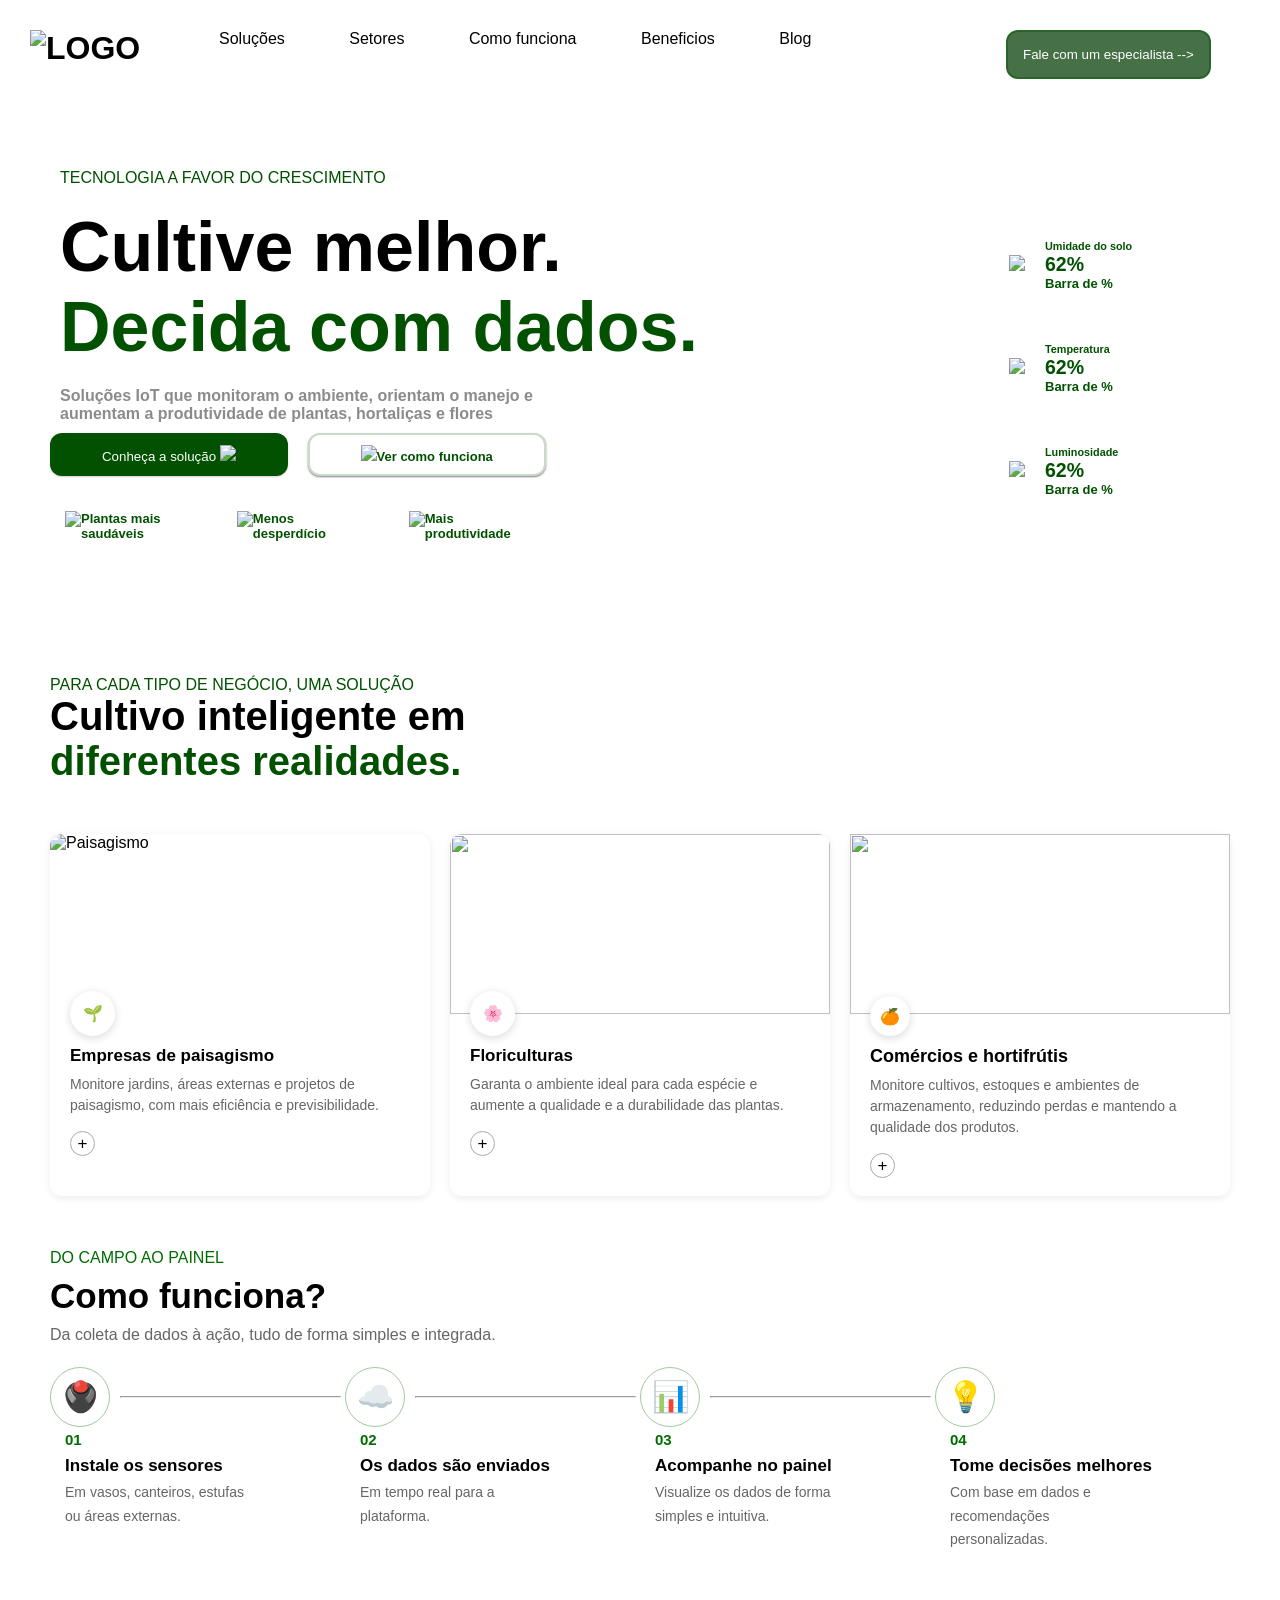
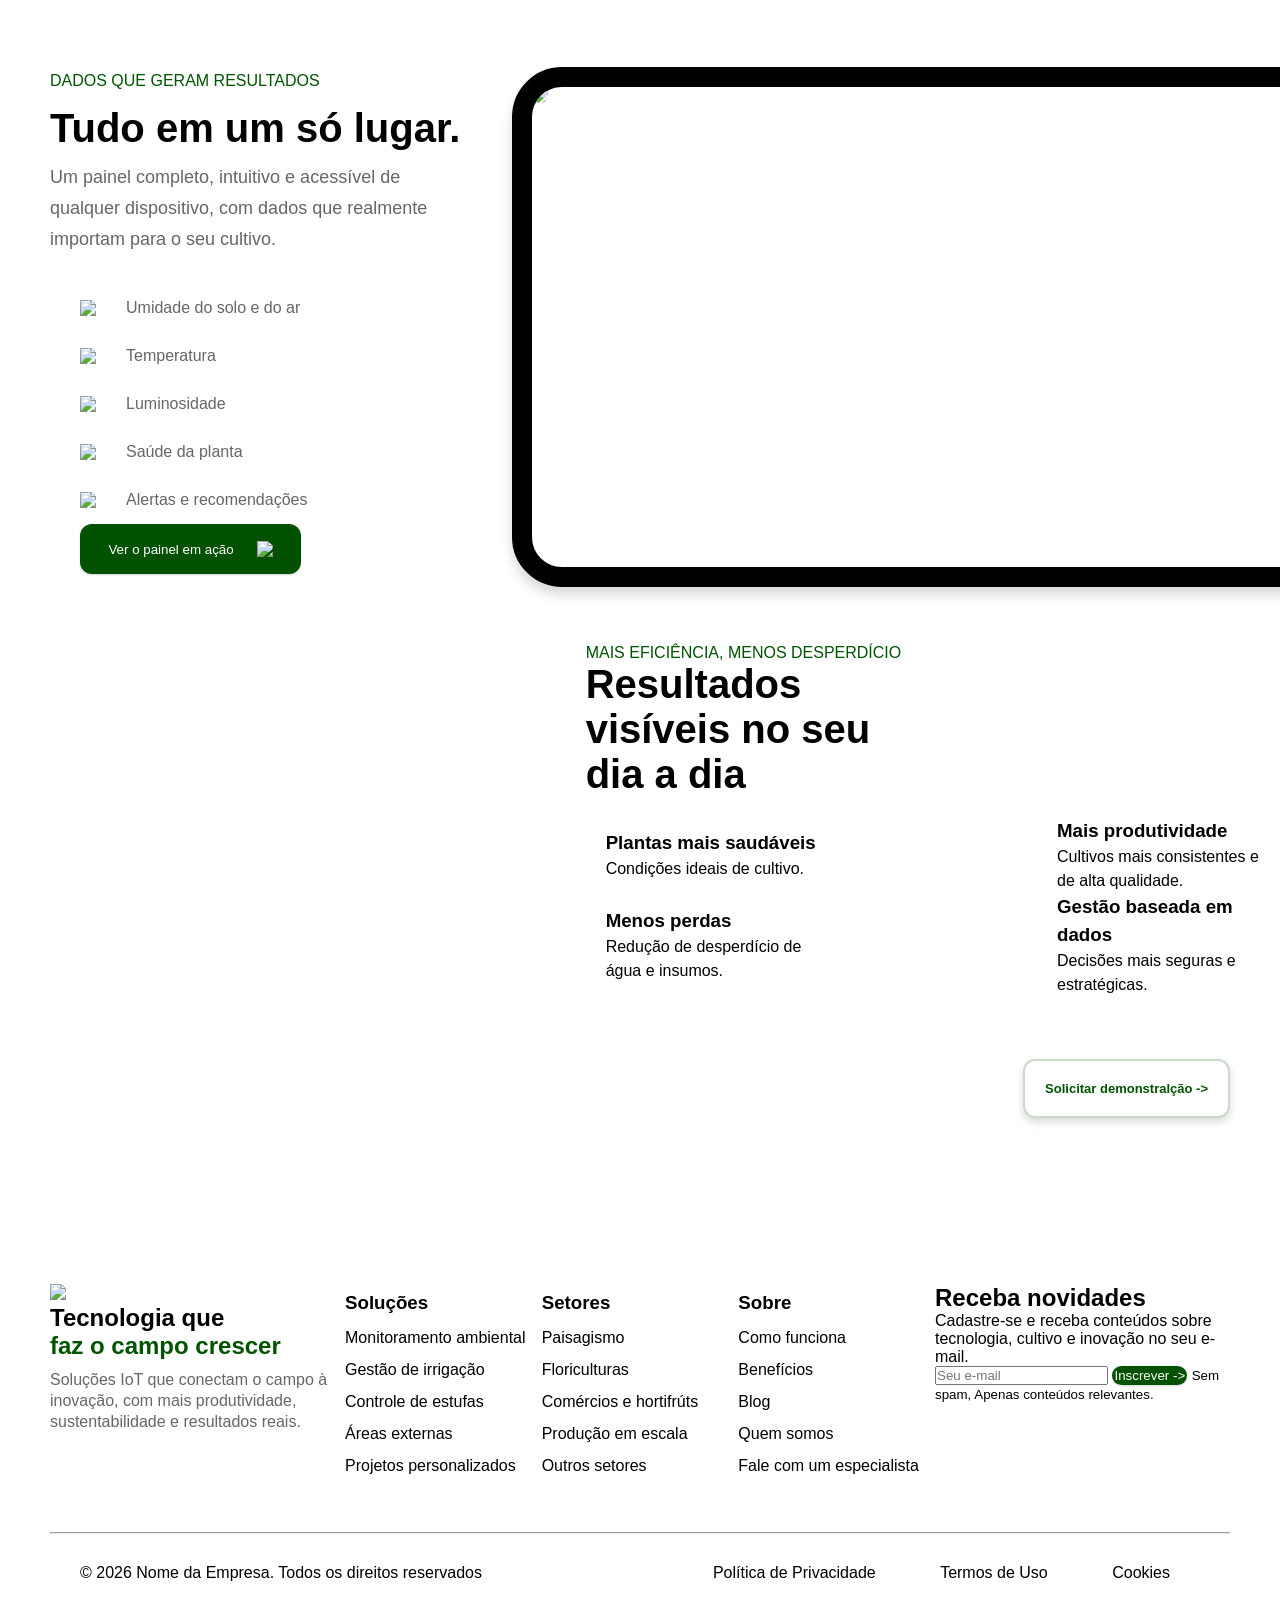
==== index.html @ 8a8d4441 "Adicionei os arquivos necessários para compartilhar o site Pasta com imagens para o site" ====
<!DOCTYPE html>
<html lang="pt-br">

<head>
    <meta charset="UTF-8">
    <meta name="viewport" content="width=device-width, initial-scale=1.0">
    <title>Projeto IoT</title>
    <link rel="stylesheet" href="style.css">
    <script src="script.js" defer></script>
</head>

<body>

    <!-- BANNER PRINCIPAL -->

    <div class="hero">

        <!-- HEADER -->

        <header id="cabecalho" class="display space-between padding-30">

            <div class="display justify-start" id="logonav">
                <img src="#">
                <h1>LOGO</h1>



                <nav>
                    <a class="padding-30" href="#">Soluções</a>
                    <a class="padding-30" href="#">Setores</a>
                    <a class="padding-30" href="#">Como funciona</a>
                    <a class="padding-30" href="#">Beneficios</a>
                    <a class="padding-30" href="#">Blog</a>
                </nav>
            </div>

            <div>
                <button>Fale com um especialista --></button>
            </div>

        </header>
        <!-- LINHA 1 -->
        <main class="conteiner">

            <div class="display justify-between">

                <!-- SECTION 1 LADO ESQUERDO -->

                <section id="secLadoEsquerdo">
                    <div>
                        <p class="padding-10 width-50">TECNOLOGIA A FAVOR DO CRESCIMENTO</p>
                        <h2 class="padding-10">Cultive melhor.<br><span>Decida com dados.</span></h2>
                        <small class="display padding-10 width-70">Soluções IoT que monitoram o ambiente, orientam o
                            manejo e aumentam a produtividade de plantas, hortaliças e flores</small>

                        <div class="marginblock-30 width-70  display gap-20">
                            <button class="padding-10 button-green width-50 ">Conheça a solução <img src="#"></button>

                            <button class="padding-10 button-white width-50"><img src="#">Ver como funciona</button>
                        </div>

                        <div class="display width-70 marginblock-20  gap-20">

                            <p class="paddinginline-30 padding-10 display width-50 fundo-white"><img src="#">Plantas
                                mais saudáveis</p>
                            <p class="paddinginline-30 padding-10 display width-50 fundo-white"><img src="#">Menos
                                desperdício</p>
                            <p class="paddinginline-30 padding-10 display width-50 fundo-white"><img src="#">Mais
                                produtividade</p>

                        </div>

                    </div>

                </section>
                <!-- SECTION 1 LADO DIREITO -->

                <section id="secLadoDireito" class="display items-center justify-end">

                    <div class="width-50 ">

                        <div class="display items-center fundo-white gap-20 marginblock-20">

                            <div class="">
                                <img class="" src="#">
                            </div>

                            <div>
                                <small>Umidade do solo</small>
                                <h2>62%</h2>
                                <p>Barra de %</p>
                            </div>
                        </div>

                        <div class="display items-center fundo-white gap-20 marginblock-20">

                            <div class="">
                                <img src="#">
                            </div>

                            <div>
                                <small>Temperatura</small>
                                <h2>62%</h2>
                                <p>Barra de %</p>
                            </div>
                        </div>

                        <div class="display items-center fundo-white gap-20 marginblock-20">

                            <div class="">
                                <img src="#">
                            </div>

                            <div>
                                <small>Luminosidade</small>
                                <h2>62%</h2>
                                <p>Barra de %</p>
                            </div>
                        </div>
                </section>
            </div>
    </div>

    <!-- LINHA 2 -->

    <section id="linha2">

        <div class="conteiner setores-cabecalho">

            <span>PARA CADA TIPO DE NEGÓCIO, UMA SOLUÇÃO</span>
            <h2>Cultivo inteligente em <span>diferentes realidades.</span></h2>


        </div>

        <section class=" conteiner-card-setores  width-70 gap-20 conteiner display justify-between">


            <div class="card-paisagismo">

                <div class="card-paisagismo-imagem">
                    <img src="assets_site_iot_separados/03_paisagismo.png" alt="Paisagismo">

                    <div class="card-paisagismo-icone">🌱</div>
                </div>

                <div class="card-paisagismo-conteudo">

                    <h3>Empresas de paisagismo</h3>

                    <p>
                        Monitore jardins, áreas externas e projetos
                        de paisagismo, com mais eficiência
                        e previsibilidade.
                    </p>

                    <button>+</button>

                </div>

            </div>

            <div class="card-floricultura">

                <div class="card-floricultura-imagem">
                    <img src="assets_site_iot_separados/04_floricultura.png">

                    <div class="card-floricultura-icone">🌸</div>
                </div>
                <div class="card-floricultura-conteudo">
                    <h3>Floriculturas</h3>
                    <p>Garanta o ambiente ideal para cada espécie e aumente a qualidade e a durabilidade das plantas.
                    </p>
                    <button>+</button>

                </div>

            </div>

            <div class="card-hortifruti">
                <div class="card-hortifruti-imagem">
                    <img src="assets_site_iot_separados/05_hortifruti.png">
                    <div class="card-hortifruti-icone">🍊</div>
                </div>
                <div class="card-hortifruti-conteudo">
                    <h3>Comércios e hortifrútis</h3>
                    <p>Monitore cultivos, estoques e ambientes de armazenamento, reduzindo perdas e mantendo a qualidade
                        dos produtos.</p>
                    <button>+</button>
                </div>

            </div>

        </section>
    </section>

    <!-- LINHA 3 -->

    <section class="conteiner" id="linha3">

        <div class="height-1 apresentacao-cabecalho">
            <p>DO CAMPO AO PAINEL</p>
            <h2>Como funciona?</h2>
            <small>Da coleta de dados à ação, tudo de forma simples e integrada.</small>
        </div>

    <section class= "display">
            <div class="card-apresentacao-sensores">               
                <div class="display gap-10 flex-nowrap items-center">
                <div class="card-apresentacao-sensores-icone">🖲️</div>
                <div class=" card-line"><hr></div>
            </div>

            <div class="card-apresentacao-sensores-conteudo">
                <h4>01</h4>
                <h3>Instale os sensores</h3>
                <p>Em vasos, canteiros, estufas ou áreas externas.</p>
            </div>
        </div>
    
            <div class="card-apresentacao-dados">
                
                <div class="display gap-10 flex-nowrap items-center">
                <div class="card-apresentacao-dados-icone">☁️</div>
                <div class=" card-line"><hr></div>
            </div>

            <div class="card-apresentacao-dados-conteudo">
                <h4>02</h4>
                <h3>Os dados são enviados</h3>
                <p>Em tempo real para a plataforma.</p>
            </div>
        </div>
    
            <div class="card-apresentacao-painel">
                
                <div class="display gap-10 flex-nowrap items-center">
                <div class="card-apresentacao-painel-icone">📊</div>
                <div class=" card-line"><hr></div>
            </div>

            <div class="card-apresentacao-painel-conteudo">
                <h4>03</h4>
                <h3>Acompanhe no painel</h3>
                <p>Visualize os dados de forma simples e intuitiva.</p>
            </div>
        </div>
    
            <div class="card-apresentacao-decisoes">
                
                <div class="display gap-10 flex-nowrap items-center">
                <div class="card-apresentacao-decisoes-icone">💡</div>
            </div>

            <div class="card-apresentacao-decisoes-conteudo">
                <h4>04</h4>
                <h3>Tome decisões melhores</h3>
                <p>Com base em dados e recomendações personalizadas.</p>
            </div>
       
        </div>

    </section>

    </section>

    <!-- LINHA 4 -->
    <section id="linha4" class="display conteiner">
        
        <div class="linha4Esquerdo">

            <div class="dashboard-cabecalho">
                <p>DADOS QUE GERAM RESULTADOS</p>
                <h2>Tudo em um só lugar.</h2>
                <div>
                <small>Um painel completo, intuitivo e acessível de qualquer dispositivo, com dados que realmente importam para o seu cultivo.</small>
                </div>
            </div>

            <div class="dashboard-conteudo">
                
                <div class="items-center display dashboard-conteudo-geral">
                    <img src="#">
                    <p>Umidade do solo e do ar</p>
                </div>

                <div class="items-center display dashboard-conteudo-geral">
                    <img src="#">
                    <p>Temperatura</p>
                </div>

                <div class="items-center display dashboard-conteudo-geral">
                    <img src="#">
                    <p>Luminosidade</p>
                </div>

                <div class="items-center display dashboard-conteudo-geral">
                    <img src="#">
                    <p>Saúde da planta</p>
                </div>

                <div class="items-center display dashboard-conteudo-geral">
                    <img src="#">
                    <p>Alertas e recomendações</p>
                </div>

                <button class="button-green">Ver o painel em ação <img src="#"></button>        

            </div>
        
        </div>

        <div class="linha4Direito">
        <img src="assets_site_iot_separados/Imagem do ChatGPT 27 de set. de 2026, 03_52_59.png">
        </div>
        
    
    </section>

    <!-- LINHA 5 -->
     <section class="display " id="linha5">

        <div class=" banner-resultado  "></div>

        <div>
            <div class="  resultado-cabecalho">
                <p>MAIS EFICIÊNCIA, MENOS DESPERDÍCIO</p>
                <h2>Resultados visíveis no seu dia a dia </h2>
            </div>
            
            
            <div id="corpo-resultado-geral" class=" display flex-wrap">

            <div class="resultado-conteudo-geral ">
                
            <div></div>
            <div>
                <h3>Plantas mais saudáveis</h3>
                <p>Condições ideais de cultivo.</p>
            </div>
        </div>
            <div class="resultado-conteudo-geral ">
            <div></div>
            <div>
                <h3>Mais produtividade</h3>
                <p>Cultivos mais consistentes e de alta qualidade.</p>
            </div>
        </div>

            <div class="resultado-conteudo-geral ">
            <div></div>
            <div>
                <h3>Menos perdas</h3>
                <p>Redução de desperdício de água e insumos.</p>
            </div>
        </div>

            <div class="resultado-conteudo-geral ">
            <div></div>
            <div>
                <h3>Gestão baseada em dados</h3>
                <p>Decisões mais seguras e estratégicas.</p>
            </div>
        </div>
    </div>
        
     </section>

     <!-- LINHA 6 -->
     <section id="linha6" class="conteiner">
        <div class="solicitar-demonstracao">
            <div>
            <h2>Vamos transformar <span>o seu cultivo?</span></h2>
            <p>Fale com um especialista e descubra como a tecnologia pode ajudar a sua empresa.</p>
        </div>

        <div class="display justify-center items-center "><button class="button-white">Solicitar demonstralção -></button></div>
        </div>
     </section>

    </main>

    <footer class="">
        <section class="conteiner">
            <div id="rodape-start" class="display">
                <div class="redes-rodape">
                    <img src="#">
                    <h2>Tecnologia que<br><span>faz o campo crescer</span></h2> 
                    <p>Soluções IoT que conectam o campo à inovação, com mais produtividade, sustentabilidade e resultados reais.</p>
                </div>

                <div class="solucoes-rodape">
                    <h3>Soluções</h3>
                    <p>Monitoramento ambiental</p>
                    <p>Gestão de irrigação</p>
                    <p>Controle de estufas</p>
                    <p>Áreas externas</p>
                    <p>Projetos personalizados</p>
                </div>

                <div class="setores-rodape">
                    <h3>Setores</h3>
                    <p>Paisagismo</p>
                    <p>Floriculturas</p>
                    <p>Comércios e hortifrúts</p>
                    <p>Produção em escala</p>
                    <p>Outros setores</p>
                </div>

                <div class="sobre-rodape">
                    <h3>Sobre</h3>
                    <a href="#">Como funciona</a>
                    <a href="#">Benefícios</a>
                    <a href="#">Blog</a>
                    <a href="#">Quem somos</a>
                    <a href="#">Fale com um especialista</a>
                </div>

                <div class="novidade-rodape">
                    <div class="novidades-cabecalho-rodape">
                        <h2>Receba novidades</h2>
                        <p>Cadastre-se e receba conteúdos sobre tecnologia, cultivo e inovação no seu e-mail.</p>
                    </div>
                    <div class="novidades-campo-rodape">
                        <label id="mail"></label>
                        <input type="e-mail" id="mail" placeholder="Seu e-mail" requered>
                        <button class="button-green">Inscrever -></button>
                        <small>Sem spam, Apenas conteúdos relevantes.</small>
                    </div>
                </div>
            </div>
            <hr>
    
            <div class="display justify-between">
              
                <div class="rodape-bottom">
                    <p class="padding-30">© 2026 Nome da Empresa. Todos os direitos reservados</p>
                </div>

                <div class="padding-30">
                    <a class="padding-30" href="#">Política de Privacidade</a>
                    <a class="padding-30" href="#">Termos de Uso</a>
                    <a class="padding-30" href="#">Cookies</a>

                </div>
            </div>
        </section>

    </footer>

</body>

</html>
---- style.css ----
/* CONFIGURAÇÕES GERAIS */

*{
    margin:0;
    box-sizing: border-box;
    padding:0;
}

html{
    scroll-behavior: smooth;
}

body{
    font-family: Arial, Helvetica, sans-serif;
    min-height:100hv;
    overflow-x: clip;
}

.conteiner{
    width:100%;
    max-width:1330px; 
    margin: 0 auto;
    padding:50px;
}

img{
    max-width: 100%;
    height: auto;
}

a{
    text-decoration: none;
    color:inherit;
}

button{cursor:pointer;}

@media (max-width: 768px){
    main{padding:20px;}
}


                /* POSICIONAMENTO */

.display{
    display:flex;
}

.height-1{
    line-height: 1.5;
}

.flex-nowrap{
    flex-wrap: nowrap;
}

.justify-end{
    justify-content: end;
}

.justify-between{
    justify-content: space-between;
}

.justify-start{
    justify-content: start;
}

.items-center{
    align-items: center;
}

.flex-wrap{
    flex-wrap: wrap;
}

.flex-column{
    flex-direction: column;
}

.gap-20{
    gap: 20px;
}
.gap-10{
    gap: 10px;
}

.padding-10{
    padding:10px;
}
.padding-30{
    padding:30px;
}

.paddinginline-30{
    padding-inline: 30px;
}

.width-50{
    width:50%;
}
.width-70{
    width:70%;
}

.marginblock-20{
    margin-block:20px;
}

.width-33{
    width:33%;
}

.width-40{
    width:40%;
}


                    /* ESTILIZAÇÃO GERAL */
.button-green{
    background-color:#015101;
    color:white;
    border-radius:12px;
    border:2px solid #01510135;
    text-align: center;
    box-shadow: 0px 1px 2px 0px rgba(128, 128, 128, 0.352);
}
.button-white{
    background-color:white;
    color:#015101;
    border-radius:12px;
    border:2px solid #01510135;
    box-shadow: 0px 1px 2px 0px grey;
    font-weight: 600;
    font-size:13px;
}
.fundo-white{
    background-color:rgba(255, 255, 255, 0.919);
    color:#015101;
    border-radius:12px;
    font-weight: 600;
    font-size:13px;
    padding:15px;
  
}

.hero{

    background-image: linear-gradient( to right,white 40%,transparent 70%), url("assets_site_iot_separados/Imagem\ do\ ChatGPT\ 25\ de\ set.\ de\ 2026\,\ 05_03_45.png");
    background-size:cover;
    background-position: center;
    
}

.border{
    border:5px solid black;
}


                      /* CABECALHO */

#cabecalho a{
    color:black;
    text-decoration: none;
}
#cabecalho a:hover{
    padding:29px;
    color:green;
}

#cabecalho button{
    padding:15px;
    border-radius:12px;
    border: 2px solid rgba(0, 84, 0, 0.403);
    color:white;
    background-color: rgba(0, 60, 0, 0.725);
}

#logonav {
    width:80%;
}

#logonav nav{
    margin-inline:5%;
}



                 /*SECTION 1 LINHA 1*/

#secLadoEsquerdo{
    width:60%;
}
#secLadoEsquerdo h2{
    font-size:70px;
}

#secLadoEsquerdo span, #secLadoEsquerdo p{
    color:#015101;
}

#secLadoEsquerdo small{
    color:rgba(128, 128, 128, 0.912);
    font-size:16px;
    font-weight: 600;
}



                    /* SECTION 2 LINHA 1 */

#secLadoDireito{
        width:40%;
    
}

                    /* SETORES */
.setores-cabecalho.{
    padding-bottom:20px;
}

.setores-cabecalho p{
    color:#006e00;
}

.setores-cabecalho h2{
    font-size:40px; 
    width:50%;
  
}

.setores-cabecalho span{
    color:#015101;
}
                    /* CARD PAISAGISMO */

.conteiner-card-setores{
    width:100%;
    padding-block: 0;
}

.card-paisagismo {
    width:  100%;
    height:auto;
    background-color: white;
    border-radius: 12px;
    overflow: hidden;
    box-shadow: 0 2px 8px rgba(0, 0, 0, 0.08);
}

.card-paisagismo-imagem {
    height: 180px;
    position: relative;
}

.card-paisagismo-imagem img {
    width: 100%;
    height: 100%;
    object-fit: cover;
    border-radius: 0;
}

.card-paisagismo-icone {
    position: absolute;
    bottom: -22px;
    left: 20px;

    width: 45px;
    height: 45px;

    display: flex;
    align-items: center;
    justify-content: center;

    background-color: white;
    border-radius: 50%;
    box-shadow: 0 2px 8px #00000026;
}

.card-paisagismo-conteudo {
    padding: 32px 20px 18px;
}

.card-paisagismo-conteudo h3 {
    font-size: 17px;
    margin-bottom: 8px;
}

.card-paisagismo-conteudo p {
    font-size: 14px;
    line-height: 1.5;
    color: #666;
    margin-bottom: 15px;
}

.card-paisagismo-conteudo button {
    width: 25px;
    height: 25px;
    border: 1px solid #aaa;
    border-radius: 50%;
    background-color: white;
    font-size: 17px;
}

                /* CARD FLORICULTURA */

.card-floricultura {
    width:  100%;
    height:auto;
    background-color: white;
    border-radius: 12px;
    overflow: hidden;
    box-shadow: 0 2px 8px #00000014;
}

.card-floricultura-imagem {
    height: 180px;
    position: relative;
}

.card-floricultura-imagem img {
    width: 100%;
    height: 100%;
    object-fit: cover;
    border-radius: 0;
}

.card-floricultura-icone {
    position: absolute;
    bottom: -22px;
    left: 20px;

    width: 45px;
    height: 45px;

    display: flex;
    align-items: center;
    justify-content: center;

    background-color: white;
    border-radius: 50%;
    box-shadow: 0 2px 8px #00000026;
}

.card-floricultura-conteudo {
    padding: 32px 20px 18px;
}

.card-floricultura-conteudo h3 {
    font-size: 17px;
    margin-bottom: 8px;
}

.card-floricultura-conteudo p {
    font-size: 14px;
    line-height: 1.5;
    color: #666;
    margin-bottom: 15px;
}

.card-floricultura-conteudo button {
    width: 25px;
    height: 25px;
    border: 1px solid #aaa;
    border-radius: 50%;
    background-color: white;
    font-size: 17px;
}

                /* CARD HORTIFRUTI */

.card-hortifruti{
    width: 100%;
    height:auto;
    background-color: white;
    border-radius:12px;
    box-shadow: 0 2px 8px #00000014;
}

.card-hortifruti-imagem{
    height:180px;
    position:relative;
}

.card-hortifruti-imagem img{
    width:100%;
    height:100%;
    object-fit: cover;
}

.card-hortifruti-icone{
    position:absolute;
    bottom:-22px;
    left:20px;
    display: flex;
    align-items: center;
    justify-content: center;
    width:40px;
    height: 40px;
    background-color:white;
    border-radius:50%;
    box-shadow: 0 2px 8px #00000026;
}

.card-hortifruti-conteudo{

    padding:32px 20px 18px;
}

.card-hortifruti-conteudo h3{ 
    font-size:18px;
    margin-bottom:8px;
}

.card-hortifruti-conteudo p{
    font-size:14px;
    line-height: 1.5;
    color:#666;
    margin-bottom:15px;
}

.card-hortifruti-conteudo button{
   width: 25px;
    height: 25px;
    border: 1px solid #aaa;
    border-radius: 50%;
    background-color: white;
    font-size: 17px;
}

                    /* LINHA 3 */

                    /* APRESENTAÇÃO CABECALHO */

.apresentacao-cabecalho.{
    padding-bottom:20px;
}

.apresentacao-cabecalho p{
    color:#006e00;
}

.apresentacao-cabecalho h2{
    font-size:35px; 
    width:50%;
  
}

.apresentacao-cabecalho small{
    color:#666;
    font-size:16px;
}

                    /* CARD SENSORES */
                    
.card-apresentacao-sensores{
    width:320px;
    height: auto;
    margin-top: 20px;
}

.card-apresentacao-sensores-icone{
    font-size:30px;
    width:60px;
    height:60px;

    display:flex;
    align-items: center;
    justify-content: center;

    border-radius:50%;
    border:1px solid #006e005e;
    }

.card-line{
        width:75%;
}

.card-apresentacao-sensores-conteudo{
    line-height: 1.7;
    margin-left:15px;
}


.card-apresentacao-sensores-conteudo h4{
    font-size: 15px;
    color:#006e00
}

.card-apresentacao-sensores-conteudo h3{
    font-size:17px;
}
.card-apresentacao-sensores-conteudo p{
    font-size:14px;
    color:#666;
    margin-bottom:15px;
    width:70%;
}

                    /* CARD DADOS */

.card-apresentacao-dados{
    width:320px;
    height: auto;
    margin-top: 20px;
}

.card-apresentacao-dados-icone{
    font-size:30px;
    width:60px;
    height:60px;

    display:flex;
    align-items: center;
    justify-content: center;

    border-radius:50%;
    border:1px solid #006e005e;
    }

.card-line{
        width:75%;
}

.card-apresentacao-dados-conteudo{
    line-height: 1.7;
    margin-left:15px;

}

.card-apresentacao-dados-conteudo h4{
    font-size: 15px;
    color:#006e00
}

.card-apresentacao-dados-conteudo h3{
    font-size:17px;
}
.card-apresentacao-dados-conteudo p{
    font-size:14px;
    color:#666;
    margin-bottom:15px;
    width:70%;
}

                    /* CARD PAINEL */

.card-apresentacao-painel{
    width:320px;
    height: auto;
    margin-top: 20px;
}

.card-apresentacao-painel-icone{
    font-size:30px;
    width:60px;
    height:60px;

    display:flex;
    align-items: center;
    justify-content: center;

    border-radius:50%;
    border:1px solid #006e005e;
    }

.card-line{
        width:75%;
}

.card-apresentacao-painel-conteudo{
    line-height: 1.7;
    margin-left:15px;

}

.card-apresentacao-painel-conteudo h4{
    font-size: 15px;
    color:#006e00
}

.card-apresentacao-painel-conteudo h3{
    font-size:17px;
}
.card-apresentacao-painel-conteudo p{
    font-size:14px;
    color:#666;
    margin-bottom:15px;
    width:70%;
}

                    /* CARD DECISÕES */

.card-apresentacao-decisoes{
    width:320px;
    height: auto;
    margin-top: 20px;
}

.card-apresentacao-decisoes-icone{
    font-size:30px;
    width:60px;
    height:60px;

    display:flex;
    align-items: center;
    justify-content: center;

    border-radius:50%;
    border:1px solid #006e005e;
    }

.card-line{
        width:75%;
}

.card-apresentacao-decisoes-conteudo{
    line-height: 1.7;
    margin-left:15px;

}

.card-apresentacao-decisoes-conteudo h4{
    font-size: 15px;
    color:#006e00
}

.card-apresentacao-decisoes-conteudo h3{
    font-size:17px;
}
.card-apresentacao-decisoes-conteudo p{
    font-size:14px;
    color:#666;
    margin-bottom:15px;
    width:70%;
}

                    /* LINHA 4 */
#linha4{
    position:relative;
}

                    /* LINHA 4 ESQUERDO */

.linha4Esquerdo{
    width:40%;
    line-height: 1.7;
}

                    /* DASHBOARD CABEÇALHO */

.dashboard-cabecalho{
    line-height: 1.7;
    margin-bottom:30px;
}
.dashboard-cabecalho p{     
    color:#005400;
}

.dashboard-cabecalho h2{
    font-size:40px;
}

.dashboard-cabecalho small, .dashboard-cabecalho div{
    color:#666;
    font-size:18px;
    width:89%;
}

                    /* DASHBOARD UMIDADE */

.dashboard-conteudo{
    line-height: 3.0;
    margin-left:30px;
}

.dashboard-conteudo-geral p{
    margin:0;
    color:#666;
    margin-left:30px;
}

.dashboard-conteudo button{
    padding:15px;
    width:50%;
    display: flex;
    align-items: center;
    justify-content: space-around;
}

                    /*LINHA 4 DIREITO  */



.linha4Direito{
   border:20px solid;
   border-radius:50px;
   width:80%;
   height:520px;
   left:40%;
   position: absolute;
   overflow: hidden;
   box-shadow: 0 8px 12px #00000026;
  
   
}

.linha4Direito img{
    flex:auto;
    border-radius:50px;
}

                    /* LINHA 5 */

.banner-resultado{
    width: 80%;
}

.resultado-cabecalho{
    margin-block:20px;
}

.resultado-cabecalho p{
    color:#005400;
}

.resultado-cabecalho h2{
    font-size:40px;
    width:50%;
}

.resultado-conteudo-geral{
    width:35%;
    display:flex;
    align-items: center;
    justify-content:start;
    gap:20px;
    line-height:1.5;  
    padding:  
}


#linha5{

    background-image: linear-gradient( to left,white 50%,transparent 70%), url("assets_site_iot_separados/Imagem\ do\ ChatGPT\ 27\ de\ set.\ de\ 2026\,\ 07_54_12.png");
    background-size:cover;
    background-position: center;
    height:320px;
    
    
}
#linha5Direito{
    width:60%;
    padding:30px;
}

#corpo-resultado-geral{
    justify-content: space-between;
}

                    /*SOLICITAR DEMONSTRAÇÃO*/

.solicitar-demonstracao{
    display:flex;
    justify-content: space-between;
    line-height:1.5;
}

#linha6{
    margin-top:20px;
    border-radius:20px;
    background-image: url(assets_site_iot_separados/Imagem\ do\ ChatGPT\ 27\ de\ set.\ de\ 2026\,\ 08_04_17.png);
    background-position: start;
    height:220px;
}

.solicitar-demonstracao h2{
    font-size:26px;
    color:white;
    width:40%;
    margin-bottom:20px;
}

.solicitar-demonstracao span{
    font-weight: 900;
}

.solicitar-demonstracao p {
    font-size:17px;
    width:70%;
    color:white;
}

.solicitar-demonstracao button{
    padding:20px;
    box-shadow: 0 4px 8px #00000026;
}

                    /* FOOTER */

footer {
    background-image: linear-gradient(to left, white 40%, transparent 70%), url(assets_site_iot_separados/Imagem\ do\ ChatGPT\ 27\ de\ set.\ de\ 2026\,\ 15_47_15.png);
    margin-top:50px;
    background-size: 100%;
}



.redes-rodape{
    flex:1.5;
}

.redes-rodape h2{
    color:#000000;
    margin-bottom:10px;
}   
.redes-rodape span{
    color:#005400;
}

.redes-rodape p{
    font-size:x;
    color:#666;
    line-height: 1.3;
}

                    /* SOLUÇÕES RODAPE */

.solucoes-rodape{
    line-height:2.0;
    flex:1;
    
}
                    /* SETORES RODAPE */

.setores-rodape{
    line-height:2.0;
   flex:1;
    
}
                    /* SOBRE RODAPE */

.sobre-rodape{
    line-height:2.0;
    display:flex;
    flex-direction: column;
    flex:1;
}

.novidade-rodape{
    flex:1.5;
}

footer hr{
    margin-top:50px;
}
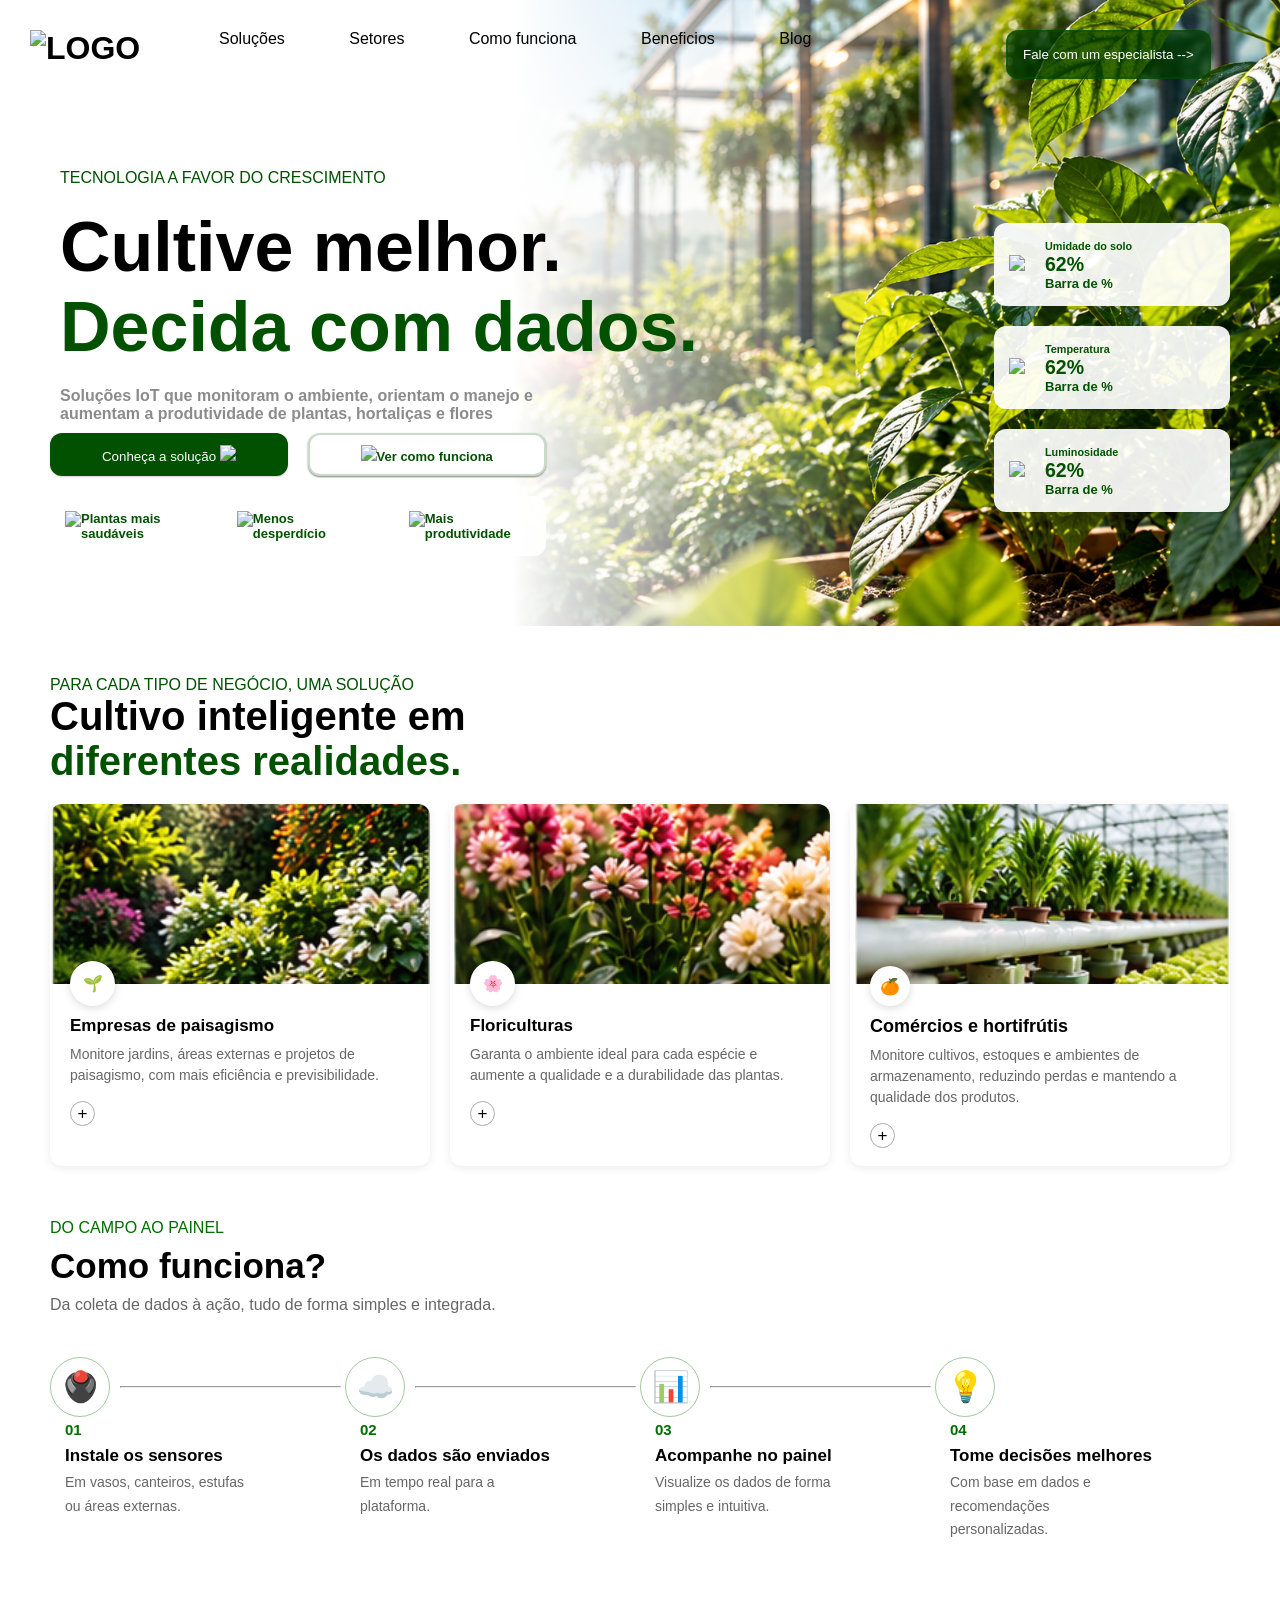
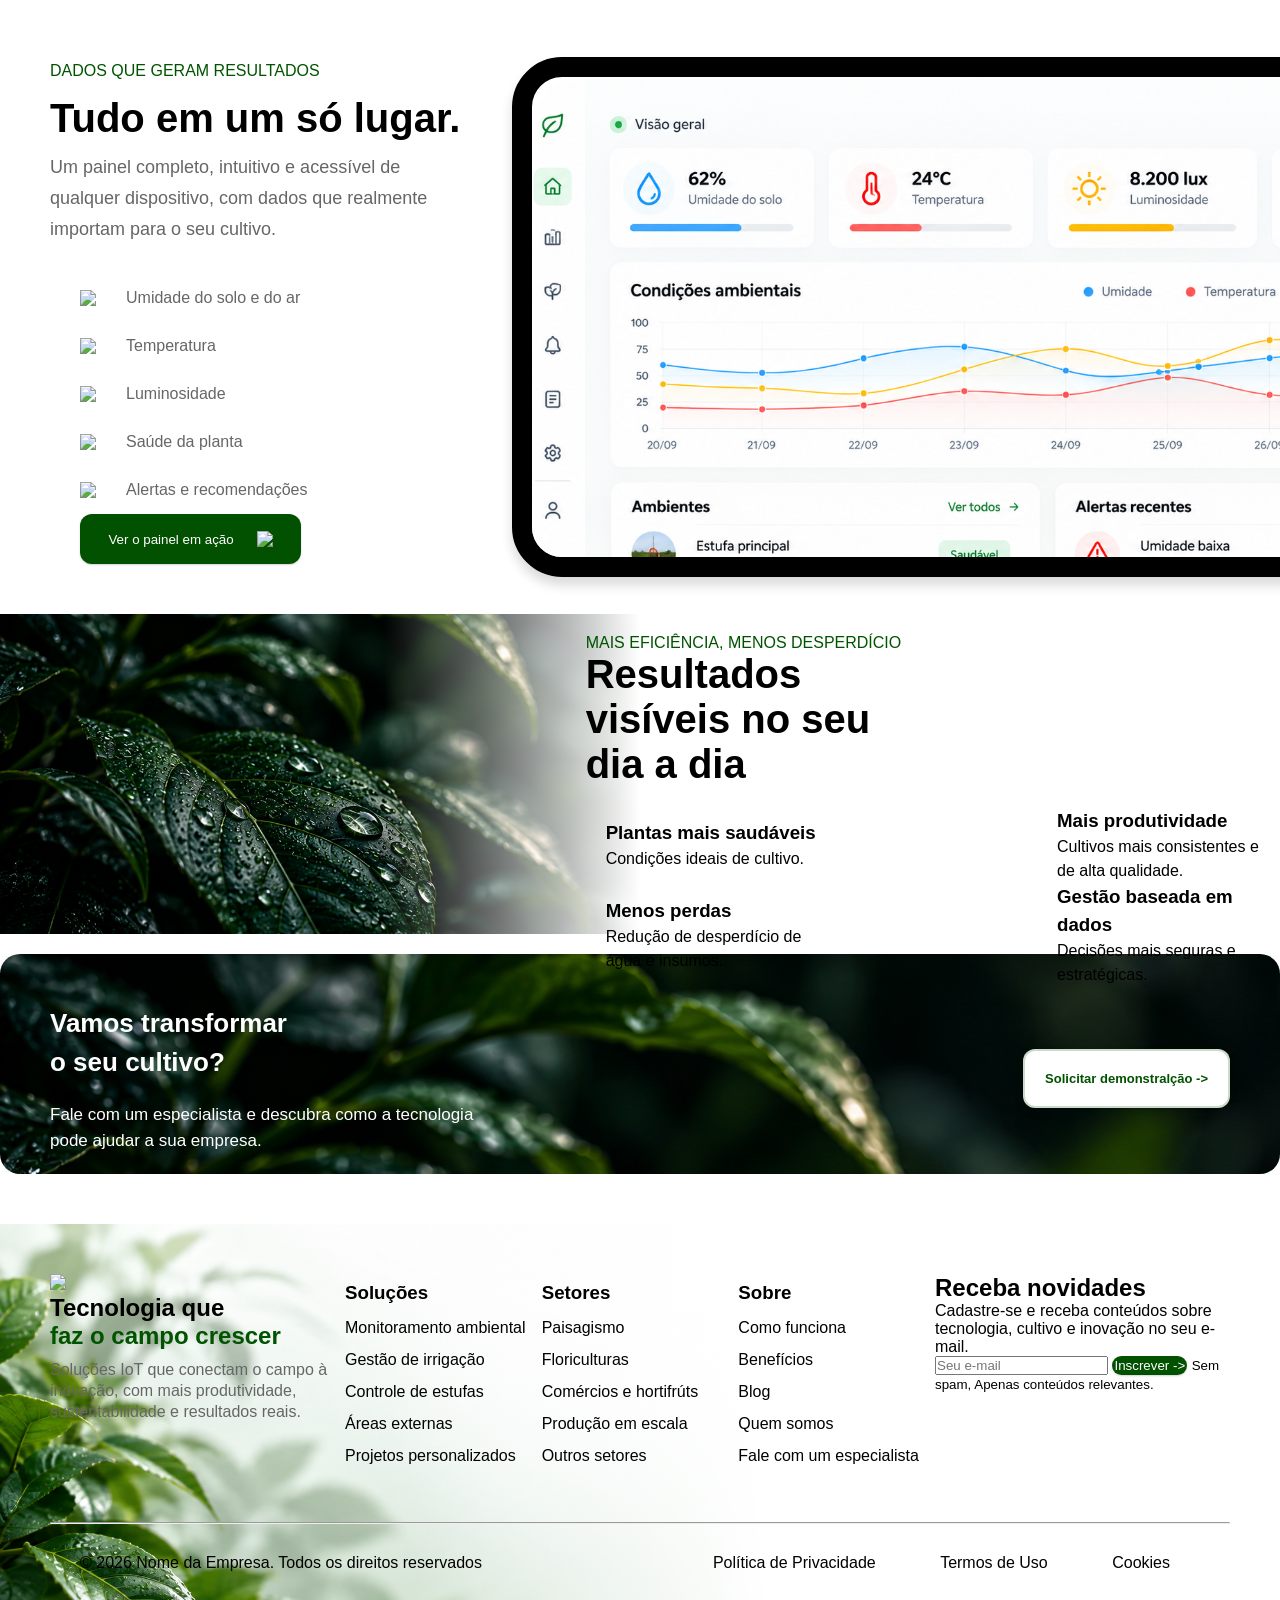
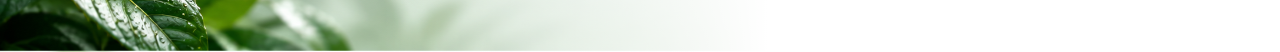
==== commit bd329d56: "Criado a página "soluções" Criado um novo arquivo da página de soluções e adicionado o caminho a pág" ====
--- a/index.html
+++ b/index.html
@@ -13,7 +13,7 @@
 
     <!-- BANNER PRINCIPAL -->
 
-    <div class="hero">
+    <div class="heroPrincipal">
 
         <!-- HEADER -->
 
@@ -26,7 +26,7 @@
 
 
                 <nav>
-                    <a class="padding-30" href="#">Soluções</a>
+                    <a class="padding-30" href="soluções.html">Soluções</a>
                     <a class="padding-30" href="#">Setores</a>
                     <a class="padding-30" href="#">Como funciona</a>
                     <a class="padding-30" href="#">Beneficios</a>
@@ -139,7 +139,7 @@
             <div class="card-paisagismo">
 
                 <div class="card-paisagismo-imagem">
-                    <img src="assets_site_iot_separados/03_paisagismo.png" alt="Paisagismo">
+                    <img src="assets_site_iot_separados/imagens/03_paisagismo.png" alt="Paisagismo">
 
                     <div class="card-paisagismo-icone">🌱</div>
                 </div>
@@ -163,7 +163,7 @@
             <div class="card-floricultura">
 
                 <div class="card-floricultura-imagem">
-                    <img src="assets_site_iot_separados/04_floricultura.png">
+                    <img src="assets_site_iot_separados/imagens/04_floricultura.png">
 
                     <div class="card-floricultura-icone">🌸</div>
                 </div>
@@ -179,7 +179,7 @@
 
             <div class="card-hortifruti">
                 <div class="card-hortifruti-imagem">
-                    <img src="assets_site_iot_separados/05_hortifruti.png">
+                    <img src="assets_site_iot_separados/imagens/05_hortifruti.png">
                     <div class="card-hortifruti-icone">🍊</div>
                 </div>
                 <div class="card-hortifruti-conteudo">
@@ -311,7 +311,7 @@
         </div>
 
         <div class="linha4Direito">
-        <img src="assets_site_iot_separados/Imagem do ChatGPT 27 de set. de 2026, 03_52_59.png">
+        <img src="assets_site_iot_separados/imagens/Imagem do ChatGPT 27 de set. de 2026, 03_52_59.png">
         </div>
         
     
--- a/style.css
+++ b/style.css
@@ -144,13 +144,16 @@
   
 }
 
-.hero{
-
-    background-image: linear-gradient( to right,white 40%,transparent 70%), url("assets_site_iot_separados/Imagem\ do\ ChatGPT\ 25\ de\ set.\ de\ 2026\,\ 05_03_45.png");
+.heroPrincipal{
+
+    background-image: linear-gradient( to right,white 40%,transparent 70%), url("assets_site_iot_separados/imagens/Imagem\ do\ ChatGPT\ 25\ de\ set.\ de\ 2026\,\ 05_03_45.png");
     background-size:cover;
     background-position: center;
     
 }
+
+
+
 
 .border{
     border:5px solid black;
@@ -215,7 +218,7 @@
 }
 
                     /* SETORES */
-.setores-cabecalho.{
+.setores-cabecalho {
     padding-bottom:20px;
 }
 
@@ -432,7 +435,7 @@
 
                     /* APRESENTAÇÃO CABECALHO */
 
-.apresentacao-cabecalho.{
+.apresentacao-cabecalho{
     padding-bottom:20px;
 }
 
@@ -735,14 +738,14 @@
     align-items: center;
     justify-content:start;
     gap:20px;
-    line-height:1.5;  
-    padding:  
+    line-height:1.5;
+    padding: 0;
 }
 
 
 #linha5{
 
-    background-image: linear-gradient( to left,white 50%,transparent 70%), url("assets_site_iot_separados/Imagem\ do\ ChatGPT\ 27\ de\ set.\ de\ 2026\,\ 07_54_12.png");
+    background-image: linear-gradient( to left,white 50%,transparent 70%), url("assets_site_iot_separados/imagens/Imagem\ do\ ChatGPT\ 27\ de\ set.\ de\ 2026\,\ 08_04_17.png");
     background-size:cover;
     background-position: center;
     height:320px;
@@ -769,7 +772,7 @@
 #linha6{
     margin-top:20px;
     border-radius:20px;
-    background-image: url(assets_site_iot_separados/Imagem\ do\ ChatGPT\ 27\ de\ set.\ de\ 2026\,\ 08_04_17.png);
+    background-image: url("assets_site_iot_separados/imagens/Imagem\ do\ ChatGPT\ 27\ de\ set.\ de\ 2026\,\ 08_04_17.png");
     background-position: start;
     height:220px;
 }
@@ -799,7 +802,7 @@
                     /* FOOTER */
 
 footer {
-    background-image: linear-gradient(to left, white 40%, transparent 70%), url(assets_site_iot_separados/Imagem\ do\ ChatGPT\ 27\ de\ set.\ de\ 2026\,\ 15_47_15.png);
+    background-image: linear-gradient(to left, white 40%, transparent 70%), url(assets_site_iot_separados/imagens/Imagem\ do\ ChatGPT\ 27\ de\ set.\ de\ 2026\,\ 15_47_15.png);
     margin-top:50px;
     background-size: 100%;
 }
@@ -853,4 +856,4 @@
 
 footer hr{
     margin-top:50px;
-}
+}
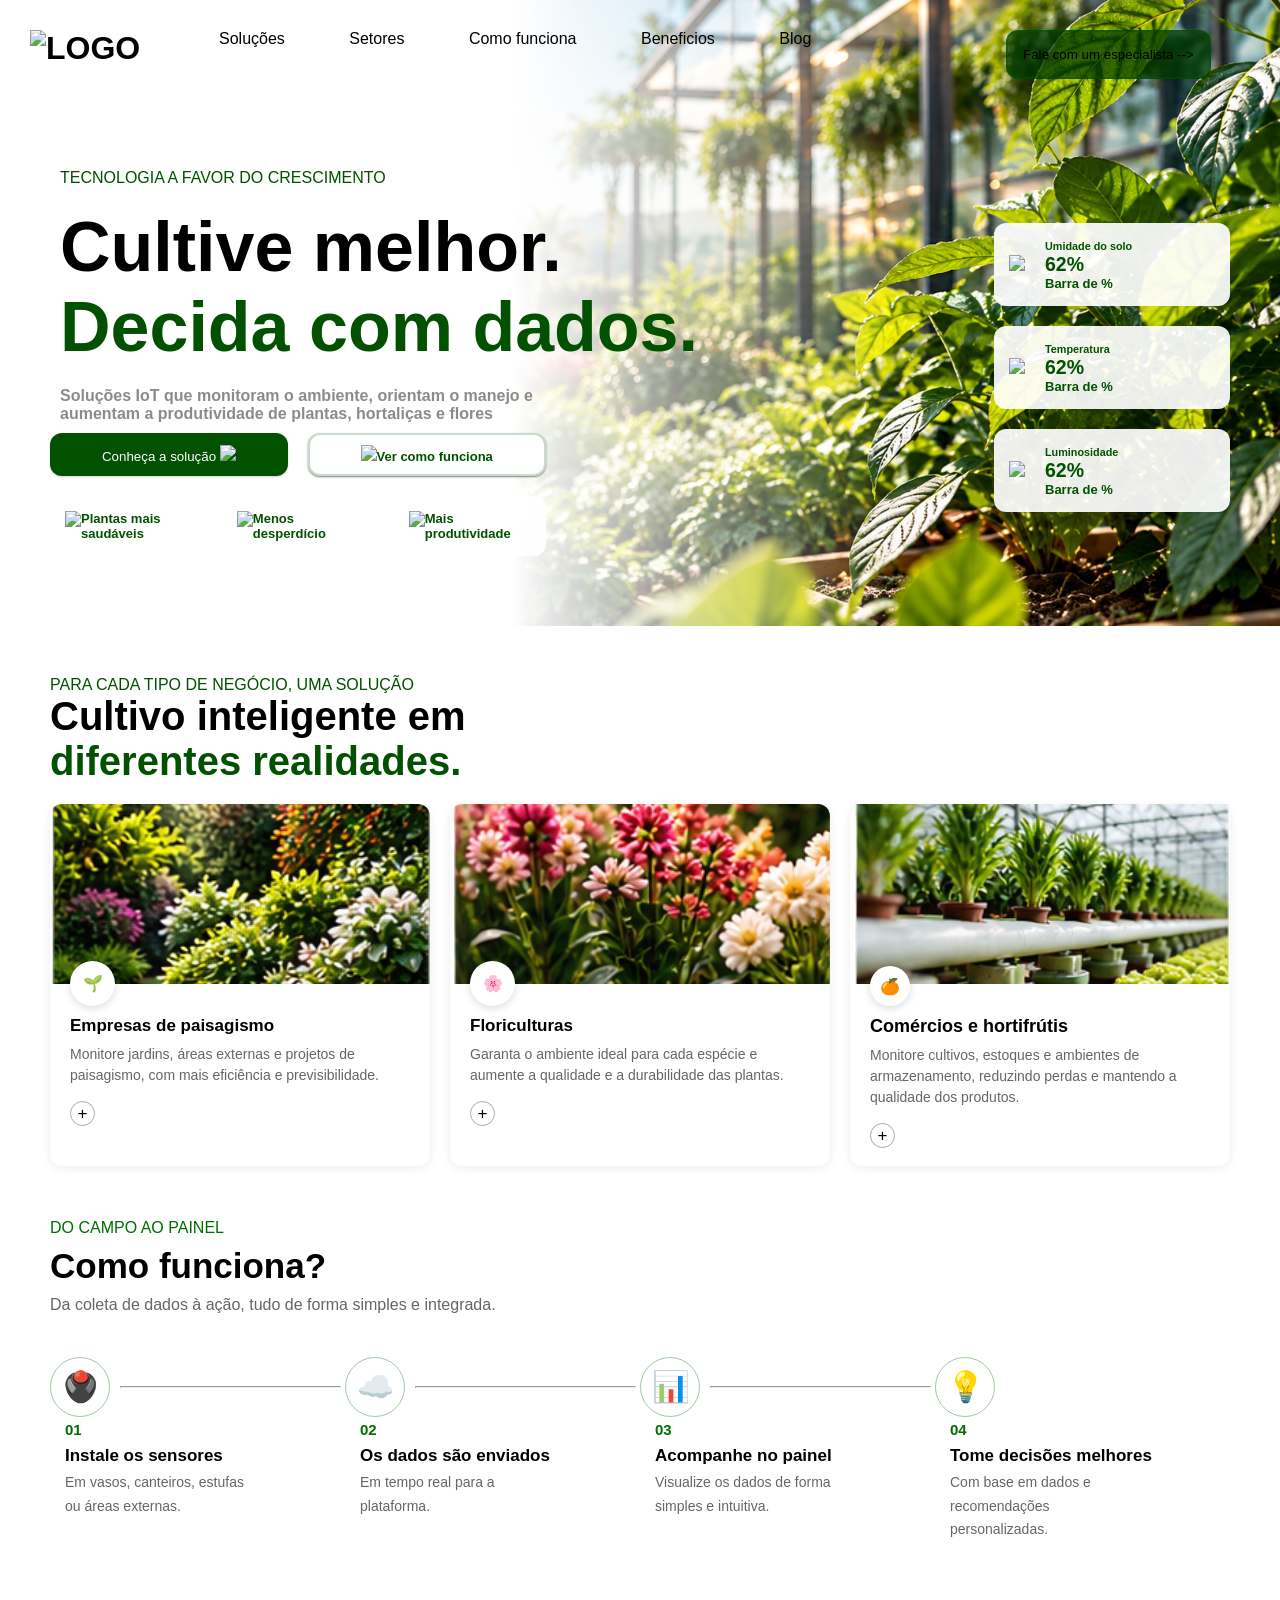
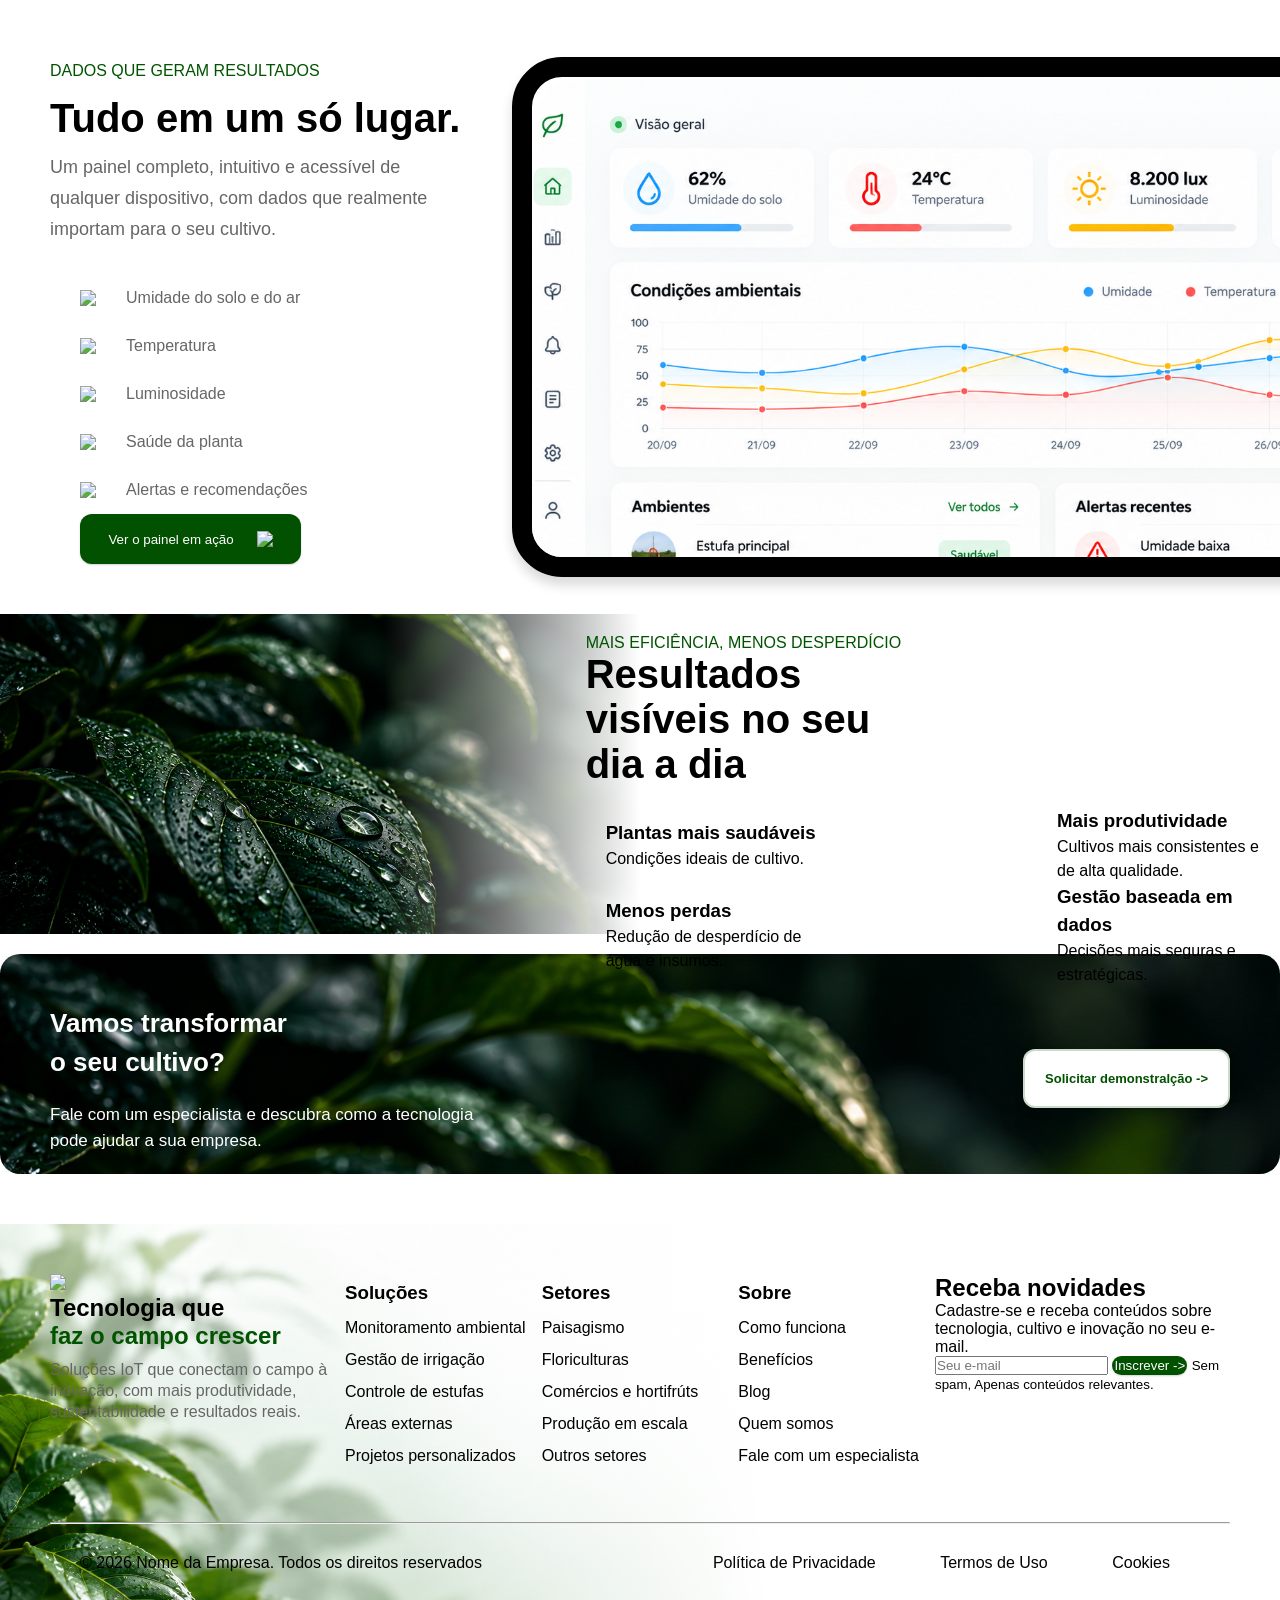
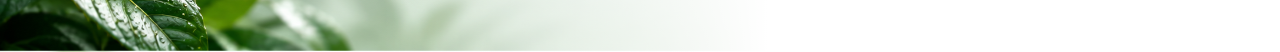
==== commit 7c839bc5: "Atualização de arquivos Adicionei novos arquivos a pasta de assets e criei novos caminhos no menu da" ====
--- a/index.html
+++ b/index.html
@@ -35,7 +35,7 @@
             </div>
 
             <div>
-                <button>Fale com um especialista --></button>
+                <button><a href="HTML/formulario.html">Fale com um especialista --></a></button>
             </div>
 
         </header>
